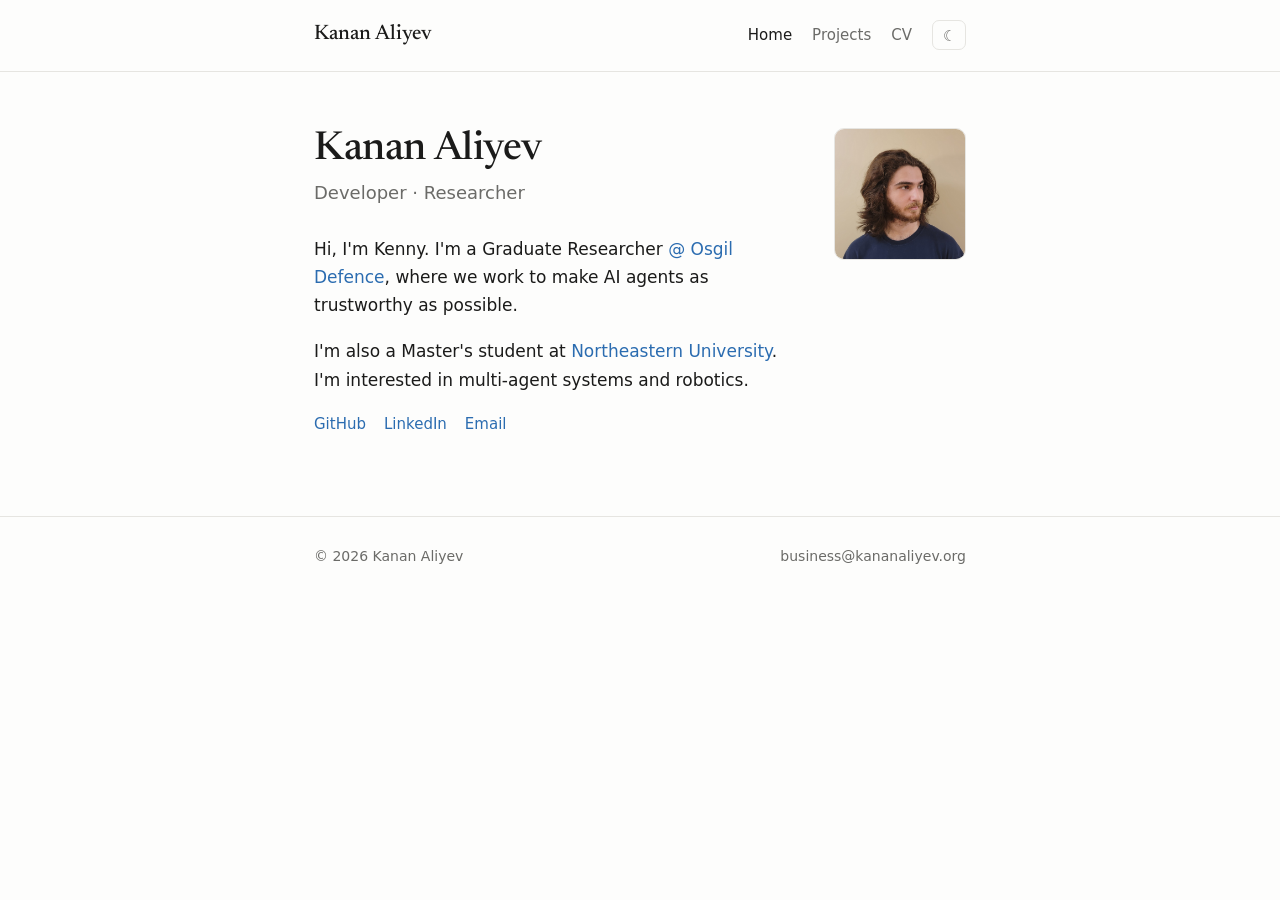
==== index.html @ 63fdc3c2 "Rebuild portfolio as a minimal static site Replace the BootstrapMade template with a hand-built, lis" ====
<!DOCTYPE html>
<html lang="en">
<head>
  <meta charset="utf-8">
  <meta name="viewport" content="width=device-width, initial-scale=1.0">
  <title>Kanan Aliyev</title>
  <meta name="description" content="Kanan Aliyev — developer and researcher. Multi-agent systems and robotics.">

  <link rel="icon" href="assets/img/k.ico">

  <!-- Fonts: one serif family for display; body uses the system sans stack -->
  <link rel="preconnect" href="https://fonts.googleapis.com">
  <link rel="preconnect" href="https://fonts.gstatic.com" crossorigin>
  <link href="https://fonts.googleapis.com/css2?family=Newsreader:opsz,wght@6..72,400;6..72,500&display=swap" rel="stylesheet">

  <link rel="stylesheet" href="assets/css/site.css">

  <!-- Set theme before paint to avoid a flash of the wrong colors -->
  <script>
    (function () {
      try {
        var t = localStorage.getItem("theme");
        if (!t) t = matchMedia("(prefers-color-scheme: dark)").matches ? "dark" : "light";
        document.documentElement.setAttribute("data-theme", t);
      } catch (e) {}
    })();
  </script>
</head>
<body>

  <header class="site-header">
    <div class="wrap">
      <a class="brand" href="index.html">Kanan Aliyev</a>
      <nav class="nav">
        <a href="index.html" aria-current="page">Home</a>
        <a href="projects.html">Projects</a>
        <a href="assets/cv.pdf" target="_blank" rel="noopener">CV</a>
        <button class="theme-toggle" type="button" aria-label="Toggle theme">☾</button>
      </nav>
    </div>
  </header>

  <main>
    <div class="wrap">

      <section class="intro">
        <div>
          <h1>Kanan Aliyev</h1>
          <p class="tagline">Developer · Researcher</p>

          <!-- TODO(kanan): refresh this bio. The old site still said
               "looking for Summer 2025 internships" — replaced with neutral
               text below. Send me the current version. -->
          <p>
            Hi, I'm Kenny. I'm a Graduate Researcher
            <a href="https://www.osgil.org/" target="_blank" rel="noopener">@ Osgil Defence</a>,
            where we work to make AI agents as trustworthy as possible.
          </p>
          <p>
            I'm also a Master's student at
            <a href="https://www.northeastern.edu/" target="_blank" rel="noopener">Northeastern University</a>.
            I'm interested in multi-agent systems and robotics.
          </p>

          <div class="social">
            <a href="https://github.com/al1y3vk" target="_blank" rel="noopener">GitHub</a>
            <a href="https://www.linkedin.com/in/al1y3vk/" target="_blank" rel="noopener">LinkedIn</a>
            <a href="mailto:business@kananaliyev.org">Email</a>
          </div>
        </div>

        <img class="intro-photo" src="assets/img/prof-actual.jpg" alt="Kanan Aliyev">
      </section>

    </div>
  </main>

  <footer class="site-footer">
    <div class="wrap">
      <span>© 2026 Kanan Aliyev</span>
      <span>business@kananaliyev.org</span>
    </div>
  </footer>

  <script src="assets/js/theme.js"></script>
</body>
</html>
---- assets/css/site.css ----
/* ===========================================================================
   Kanan Aliyev — portfolio
   One stylesheet. Light/dark driven by CSS variables + [data-theme] on <html>.
   No frameworks.
   =========================================================================== */

:root {
  --max:        700px;
  --bg:         #fdfdfc;
  --bg-soft:    #f4f4f2;
  --text:       #1b1b1a;
  --muted:      #6b6b68;
  --border:     #e6e5e1;
  --accent:     #2b6cb0;
  --accent-soft:#e8f0f8;
  --serif:      "Newsreader", Georgia, "Times New Roman", serif;
  --sans:       system-ui, -apple-system, "Segoe UI", Roboto, Helvetica, Arial, sans-serif;
  --mono:       ui-monospace, SFMono-Regular, "SF Mono", Menlo, Consolas, monospace;
}

html[data-theme="dark"] {
  --bg:         #121211;
  --bg-soft:    #1c1c1a;
  --text:       #e9e8e4;
  --muted:      #9a9a95;
  --border:     #2c2c29;
  --accent:     #7fb0e6;
  --accent-soft:#1d2733;
}

* { box-sizing: border-box; }

html { -webkit-text-size-adjust: 100%; }

body {
  margin: 0;
  background: var(--bg);
  color: var(--text);
  font-family: var(--sans);
  font-size: 17px;
  line-height: 1.65;
  -webkit-font-smoothing: antialiased;
  transition: background .2s ease, color .2s ease;
}

.wrap { max-width: var(--max); margin: 0 auto; padding: 0 24px; }

a { color: var(--accent); text-decoration: none; }
a:hover { text-decoration: underline; text-underline-offset: 2px; }

/* ---- Header / nav ------------------------------------------------------- */
.site-header {
  border-bottom: 1px solid var(--border);
}
.site-header .wrap {
  display: flex;
  align-items: center;
  justify-content: space-between;
  gap: 16px;
  padding-top: 18px;
  padding-bottom: 18px;
}
.brand {
  font-family: var(--serif);
  font-size: 21px;
  font-weight: 500;
  color: var(--text);
}
.brand:hover { text-decoration: none; }
.nav { display: flex; align-items: center; gap: 20px; }
.nav a {
  color: var(--muted);
  font-size: 15px;
}
.nav a:hover, .nav a[aria-current="page"] { color: var(--text); text-decoration: none; }

.theme-toggle {
  background: none;
  border: 1px solid var(--border);
  color: var(--muted);
  border-radius: 7px;
  width: 34px; height: 30px;
  cursor: pointer;
  font-size: 15px;
  line-height: 1;
  display: inline-flex;
  align-items: center;
  justify-content: center;
  transition: color .2s, border-color .2s;
}
.theme-toggle:hover { color: var(--text); border-color: var(--muted); }

/* ---- Generic layout ----------------------------------------------------- */
main { padding: 56px 0 80px; }

h1 { font-family: var(--serif); font-weight: 500; font-size: 40px; line-height: 1.1; margin: 0 0 6px; letter-spacing: -.01em; }
h2 { font-family: var(--serif); font-weight: 500; font-size: 24px; margin: 48px 0 18px; }
.tagline { color: var(--muted); font-size: 18px; margin: 0 0 28px; }
p { margin: 0 0 18px; }

.social { display: flex; gap: 18px; margin-top: 8px; font-size: 15px; }

/* ---- Home intro --------------------------------------------------------- */
.intro { display: flex; gap: 32px; align-items: flex-start; }
.intro-photo {
  flex-shrink: 0;
  width: 132px; height: 132px;
  border-radius: 10px;
  object-fit: cover;
  border: 1px solid var(--border);
}
@media (max-width: 560px) {
  .intro { flex-direction: column-reverse; gap: 22px; }
  h1 { font-size: 32px; }
}

/* ---- Projects list ------------------------------------------------------ */
.project-list { display: flex; flex-direction: column; }
.project {
  display: flex;
  gap: 20px;
  padding: 18px 0;
  border-top: 1px solid var(--border);
}
.project:last-child { border-bottom: 1px solid var(--border); }
.project-year {
  font-family: var(--mono);
  font-size: 14px;
  color: var(--muted);
  flex-shrink: 0;
  width: 48px;
  padding-top: 2px;
}
.project-body { flex: 1; }
.project-title { font-size: 17px; font-weight: 600; }
.project-title a { color: var(--text); }
.project-title a:hover { color: var(--accent); }
.project-blurb { color: var(--muted); font-size: 15px; margin: 2px 0 0; }
.project-tags { margin-top: 6px; display: flex; flex-wrap: wrap; gap: 6px; }
.tag {
  font-family: var(--mono);
  font-size: 11.5px;
  color: var(--muted);
  background: var(--bg-soft);
  border: 1px solid var(--border);
  border-radius: 5px;
  padding: 2px 7px;
}

/* ---- Project detail ----------------------------------------------------- */
.back { font-size: 14px; color: var(--muted); display: inline-block; margin-bottom: 24px; }
.meta { list-style: none; padding: 0; margin: 0 0 28px; color: var(--muted); font-size: 15px; }
.meta li { padding: 5px 0; border-bottom: 1px solid var(--border); }
.meta strong { color: var(--text); font-weight: 600; }
.media { display: flex; flex-direction: column; gap: 18px; margin: 28px 0; }
.media img { width: 100%; border-radius: 10px; border: 1px solid var(--border); display: block; }
.embed { position: relative; padding-bottom: 56.25%; height: 0; border-radius: 10px; overflow: hidden; border: 1px solid var(--border); }
.embed iframe { position: absolute; inset: 0; width: 100%; height: 100%; border: 0; }

/* ---- Project: long-form (dog) ------------------------------------------- */
.lede { font-size: 19px; color: var(--text); }
.section-note { color: var(--muted); font-size: 14px; margin: -6px 0 22px; }

.highlight { margin: 0 0 36px; }
.highlight .embed { margin-bottom: 10px; }
.highlight h3 { font-size: 17px; margin: 0 0 2px; }
.highlight p { color: var(--muted); font-size: 15px; margin: 0; }

.challenge { padding: 24px 0; border-top: 1px solid var(--border); }
.challenge:last-of-type { border-bottom: 1px solid var(--border); }
.challenge h3 { font-family: var(--serif); font-weight: 500; font-size: 21px; margin: 0 0 14px; }
.challenge img { width: 100%; max-width: 360px; float: right; margin: 0 0 12px 24px; border-radius: 10px; border: 1px solid var(--border); }
.challenge .when { font-family: var(--mono); font-size: 13px; color: var(--muted); }
.challenge::after { content: ""; display: block; clear: both; }
@media (max-width: 560px) {
  .challenge img { float: none; margin: 0 0 14px; max-width: 100%; }
}

.gallery { display: grid; grid-template-columns: repeat(2, 1fr); gap: 16px; margin: 8px 0; }
.gallery figure { margin: 0; }
.gallery img { width: 100%; border-radius: 10px; border: 1px solid var(--border); display: block; }
.gallery figcaption { color: var(--muted); font-size: 13.5px; margin-top: 6px; }
@media (max-width: 560px) { .gallery { grid-template-columns: 1fr; } }

/* ---- Footer ------------------------------------------------------------- */
.site-footer {
  border-top: 1px solid var(--border);
  color: var(--muted);
  font-size: 14px;
  padding: 28px 0 40px;
}
.site-footer .wrap { display: flex; justify-content: space-between; flex-wrap: wrap; gap: 12px; }
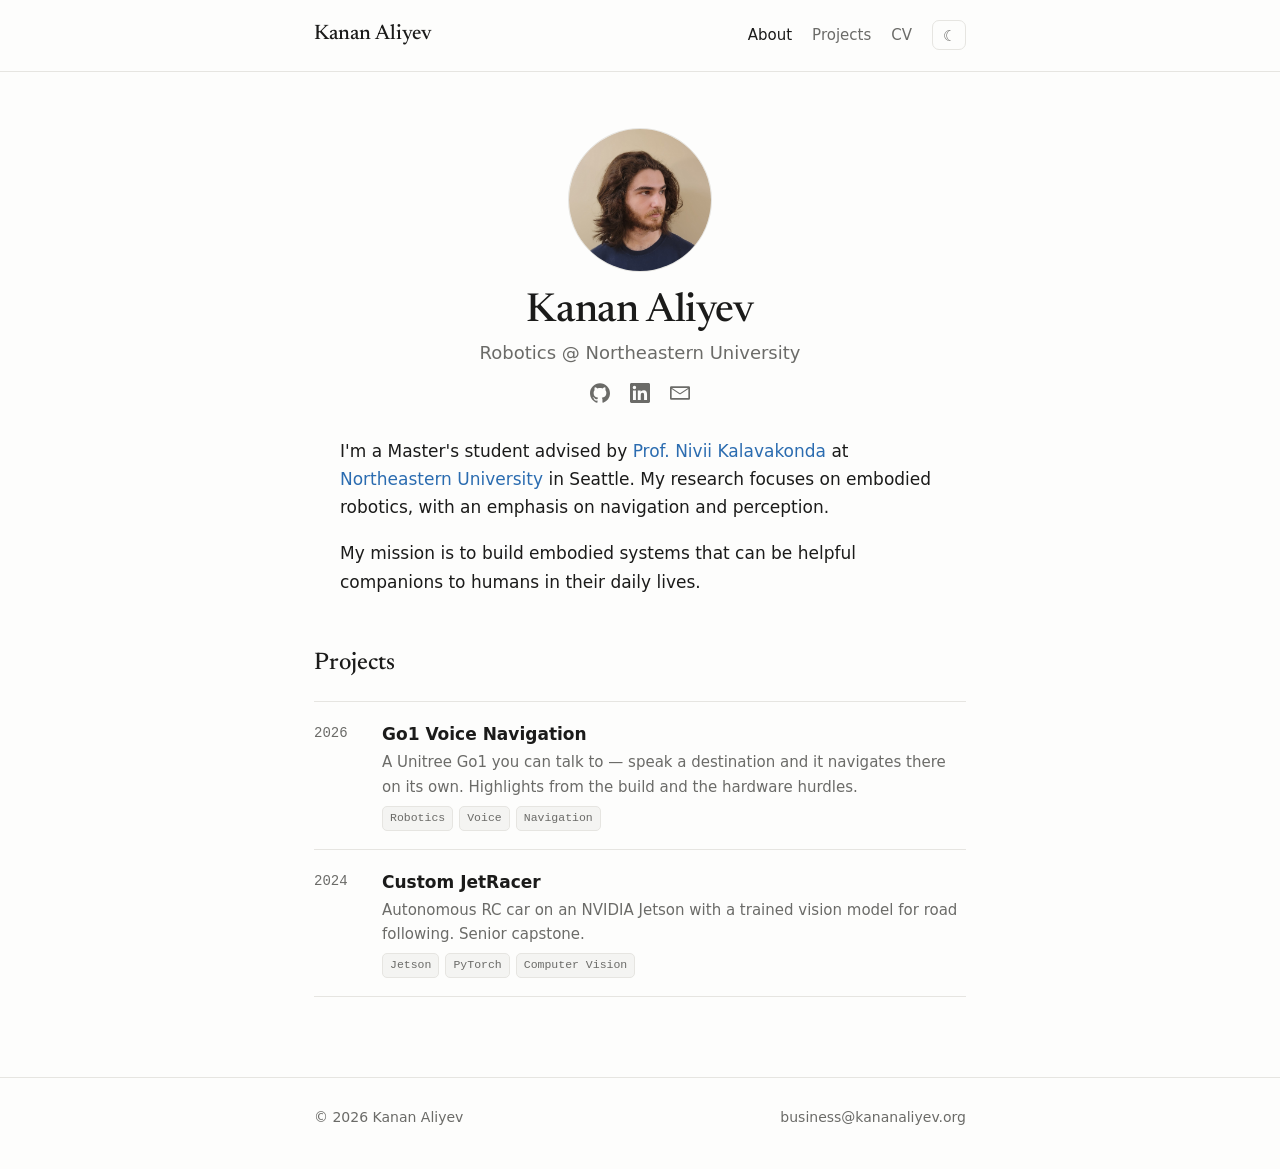
==== commit b0f651c6: "Add downloadable CV and finalize portfolio for launch - Wire header CV link to the resume PDF (Kanan" ====
--- a/index.html
+++ b/index.html
@@ -4,7 +4,7 @@
   <meta charset="utf-8">
   <meta name="viewport" content="width=device-width, initial-scale=1.0">
   <title>Kanan Aliyev</title>
-  <meta name="description" content="Kanan Aliyev — developer and researcher. Multi-agent systems and robotics.">
+  <meta name="description" content="Kanan Aliyev — robotics researcher at Northeastern University. Embodied navigation and human–robot interaction.">
 
   <link rel="icon" href="assets/img/k.ico">
 
@@ -30,49 +30,95 @@
 
   <header class="site-header">
     <div class="wrap">
-      <a class="brand" href="index.html">Kanan Aliyev</a>
+      <a class="brand" href="#about">Kanan Aliyev</a>
       <nav class="nav">
-        <a href="index.html" aria-current="page">Home</a>
-        <a href="projects.html">Projects</a>
-        <a href="assets/cv.pdf" target="_blank" rel="noopener">CV</a>
+        <a href="#about">About</a>
+        <a href="#projects">Projects</a>
+        <a href="assets/Kanan-Aliyev-CV.pdf" target="_blank" rel="noopener">CV</a>
         <button class="theme-toggle" type="button" aria-label="Toggle theme">☾</button>
       </nav>
     </div>
   </header>
 
   <main>
-    <div class="wrap">
 
-      <section class="intro">
-        <div>
+    <!-- ===== About ===== -->
+    <section id="about">
+      <div class="wrap">
+        <div class="intro">
+          <img class="intro-photo" src="assets/img/prof-actual.jpg" alt="Kanan Aliyev">
           <h1>Kanan Aliyev</h1>
-          <p class="tagline">Developer · Researcher</p>
-
-          <!-- TODO(kanan): refresh this bio. The old site still said
-               "looking for Summer 2025 internships" — replaced with neutral
-               text below. Send me the current version. -->
-          <p>
-            Hi, I'm Kenny. I'm a Graduate Researcher
-            <a href="https://www.osgil.org/" target="_blank" rel="noopener">@ Osgil Defence</a>,
-            where we work to make AI agents as trustworthy as possible.
-          </p>
-          <p>
-            I'm also a Master's student at
-            <a href="https://www.northeastern.edu/" target="_blank" rel="noopener">Northeastern University</a>.
-            I'm interested in multi-agent systems and robotics.
-          </p>
+          <p class="tagline">Robotics @ Northeastern University</p>
 
           <div class="social">
-            <a href="https://github.com/al1y3vk" target="_blank" rel="noopener">GitHub</a>
-            <a href="https://www.linkedin.com/in/al1y3vk/" target="_blank" rel="noopener">LinkedIn</a>
-            <a href="mailto:business@kananaliyev.org">Email</a>
+            <a href="https://github.com/al1y3vk" target="_blank" rel="noopener" aria-label="GitHub">
+              <svg viewBox="0 0 24 24" aria-hidden="true"><path d="M12 .297c-6.63 0-12 5.373-12 12 0 5.303 3.438 9.8 8.205 11.385.6.113.82-.258.82-.577 0-.285-.01-1.04-.015-2.04-3.338.724-4.042-1.61-4.042-1.61C4.422 18.07 3.633 17.7 3.633 17.7c-1.087-.744.084-.729.084-.729 1.205.084 1.838 1.236 1.838 1.236 1.07 1.835 2.809 1.305 3.495.998.108-.776.417-1.305.76-1.605-2.665-.3-5.466-1.332-5.466-5.93 0-1.31.465-2.38 1.235-3.22-.135-.303-.54-1.523.105-3.176 0 0 1.005-.322 3.3 1.23.96-.267 1.98-.399 3-.405 1.02.006 2.04.138 3 .405 2.28-1.552 3.285-1.23 3.285-1.23.645 1.653.24 2.873.12 3.176.765.84 1.23 1.91 1.23 3.22 0 4.61-2.805 5.625-5.475 5.92.42.36.81 1.096.81 2.22 0 1.606-.015 2.896-.015 3.286 0 .315.21.69.825.57C20.565 22.092 24 17.592 24 12.297c0-6.627-5.373-12-12-12"/></svg>
+            </a>
+            <a href="https://www.linkedin.com/in/al1y3vk/" target="_blank" rel="noopener" aria-label="LinkedIn">
+              <svg viewBox="0 0 24 24" aria-hidden="true"><path d="M20.447 20.452h-3.554v-5.569c0-1.328-.027-3.037-1.852-3.037-1.853 0-2.136 1.445-2.136 2.939v5.667H9.351V9h3.414v1.561h.046c.477-.9 1.637-1.85 3.37-1.85 3.601 0 4.267 2.37 4.267 5.455v6.286zM5.337 7.433a2.062 2.062 0 0 1-2.063-2.065 2.064 2.064 0 1 1 2.063 2.065zm1.782 13.019H3.555V9h3.564v11.452zM22.225 0H1.771C.792 0 0 .774 0 1.729v20.542C0 23.227.792 24 1.771 24h20.451C23.2 24 24 23.227 24 22.271V1.729C24 .774 23.2 0 22.225 0z"/></svg>
+            </a>
+            <a href="mailto:business@kananaliyev.org" aria-label="Email">
+              <svg viewBox="0 0 24 24" aria-hidden="true"><path d="M1.5 4h21A1.5 1.5 0 0 1 24 5.5v13a1.5 1.5 0 0 1-1.5 1.5h-21A1.5 1.5 0 0 1 0 18.5v-13A1.5 1.5 0 0 1 1.5 4Zm.9 2L12 12.26 21.6 6H2.4ZM22 7.3l-9.4 6.12a1.1 1.1 0 0 1-1.2 0L2 7.3V18h20V7.3Z"/></svg>
+            </a>
           </div>
         </div>
 
-        <img class="intro-photo" src="assets/img/prof-actual.jpg" alt="Kanan Aliyev">
-      </section>
+        <div class="bio">
+          <p>
+            I'm a Master's student advised by
+            <a href="https://nkalavak.github.io/" target="_blank" rel="noopener">Prof. Nivii Kalavakonda</a> at
+            <a href="https://www.northeastern.edu/" target="_blank" rel="noopener">Northeastern University</a> in Seattle.
+            My research focuses on embodied robotics, with an emphasis on navigation and perception.
+          </p>
+          <p>
+            My mission is to build embodied systems that can be helpful companions to humans in their daily lives.
+          </p>
+        </div>
+      </div>
+    </section>
 
-    </div>
+    <!-- ===== Projects ===== -->
+    <section id="projects">
+      <div class="wrap">
+        <h2>Projects</h2>
+
+        <div class="project-list">
+
+          <!-- To add a project: copy a .project block, change the year, title,
+               link (detail page or external repo), blurb, and tags. -->
+
+          <article class="project">
+            <div class="project-year">2026</div>
+            <div class="project-body">
+              <div class="project-title"><a href="dog.html">Go1 Voice Navigation</a></div>
+              <p class="project-blurb">A Unitree Go1 you can talk to — speak a destination and it
+                navigates there on its own. Highlights from the build and the hardware hurdles.</p>
+              <div class="project-tags">
+                <span class="tag">Robotics</span>
+                <span class="tag">Voice</span>
+                <span class="tag">Navigation</span>
+              </div>
+            </div>
+          </article>
+
+          <article class="project">
+            <div class="project-year">2024</div>
+            <div class="project-body">
+              <div class="project-title"><a href="jetracer.html">Custom JetRacer</a></div>
+              <p class="project-blurb">Autonomous RC car on an NVIDIA Jetson with a trained
+                vision model for road following. Senior capstone.</p>
+              <div class="project-tags">
+                <span class="tag">Jetson</span>
+                <span class="tag">PyTorch</span>
+                <span class="tag">Computer Vision</span>
+              </div>
+            </div>
+          </article>
+
+        </div>
+      </div>
+    </section>
+
   </main>
 
   <footer class="site-footer">
--- a/assets/css/site.css
+++ b/assets/css/site.css
@@ -30,7 +30,8 @@
 
 * { box-sizing: border-box; }
 
-html { -webkit-text-size-adjust: 100%; }
+html { -webkit-text-size-adjust: 100%; scroll-behavior: smooth; }
+@media (prefers-reduced-motion: reduce) { html { scroll-behavior: auto; } }
 
 body {
   margin: 0;
@@ -51,6 +52,10 @@
 /* ---- Header / nav ------------------------------------------------------- */
 .site-header {
   border-bottom: 1px solid var(--border);
+  position: sticky;
+  top: 0;
+  z-index: 10;
+  background: var(--bg);
 }
 .site-header .wrap {
   display: flex;
@@ -72,7 +77,7 @@
   color: var(--muted);
   font-size: 15px;
 }
-.nav a:hover, .nav a[aria-current="page"] { color: var(--text); text-decoration: none; }
+.nav a:hover, .nav a[aria-current] { color: var(--text); text-decoration: none; }
 
 .theme-toggle {
   background: none;
@@ -93,26 +98,35 @@
 /* ---- Generic layout ----------------------------------------------------- */
 main { padding: 56px 0 80px; }
 
+/* Single-page sections: offset anchor jumps for the sticky header */
+section[id] { scroll-margin-top: 76px; }
+#projects, #cv { margin-top: 8px; }
+
 h1 { font-family: var(--serif); font-weight: 500; font-size: 40px; line-height: 1.1; margin: 0 0 6px; letter-spacing: -.01em; }
 h2 { font-family: var(--serif); font-weight: 500; font-size: 24px; margin: 48px 0 18px; }
 .tagline { color: var(--muted); font-size: 18px; margin: 0 0 28px; }
 p { margin: 0 0 18px; }
 
-.social { display: flex; gap: 18px; margin-top: 8px; font-size: 15px; }
-
 /* ---- Home intro --------------------------------------------------------- */
-.intro { display: flex; gap: 32px; align-items: flex-start; }
+.intro { display: flex; flex-direction: column; align-items: center; text-align: center; }
 .intro-photo {
-  flex-shrink: 0;
-  width: 132px; height: 132px;
-  border-radius: 10px;
+  width: 144px; height: 144px;
+  border-radius: 50%;
   object-fit: cover;
   border: 1px solid var(--border);
-}
-@media (max-width: 560px) {
-  .intro { flex-direction: column-reverse; gap: 22px; }
-  h1 { font-size: 32px; }
-}
+  margin-bottom: 18px;
+}
+.intro h1 { margin: 0 0 4px; }
+.intro .tagline { margin: 0 0 16px; }
+
+.social { display: flex; gap: 20px; justify-content: center; }
+.social a { color: var(--muted); display: inline-flex; }
+.social a:hover { color: var(--text); }
+.social svg { width: 20px; height: 20px; fill: currentColor; display: block; }
+
+.bio { max-width: 600px; margin: 34px auto 0; }
+
+@media (max-width: 560px) { h1 { font-size: 32px; } }
 
 /* ---- Projects list ------------------------------------------------------ */
 .project-list { display: flex; flex-direction: column; }
@@ -182,6 +196,21 @@
 .gallery figcaption { color: var(--muted); font-size: 13.5px; margin-top: 6px; }
 @media (max-width: 560px) { .gallery { grid-template-columns: 1fr; } }
 
+/* ---- CV ----------------------------------------------------------------- */
+.cv-group { margin: 0 0 30px; }
+.cv-group h3 { font-family: var(--serif); font-weight: 500; font-size: 19px; margin: 0 0 12px; }
+.cv-entry { display: flex; gap: 20px; padding: 9px 0; }
+.cv-when {
+  font-family: var(--mono); font-size: 13px; color: var(--muted);
+  flex-shrink: 0; width: 124px; padding-top: 2px;
+}
+.cv-role { font-weight: 600; }
+.cv-place { color: var(--muted); font-size: 14.5px; }
+@media (max-width: 560px) {
+  .cv-entry { flex-direction: column; gap: 2px; }
+  .cv-when { width: auto; }
+}
+
 /* ---- Footer ------------------------------------------------------------- */
 .site-footer {
   border-top: 1px solid var(--border);
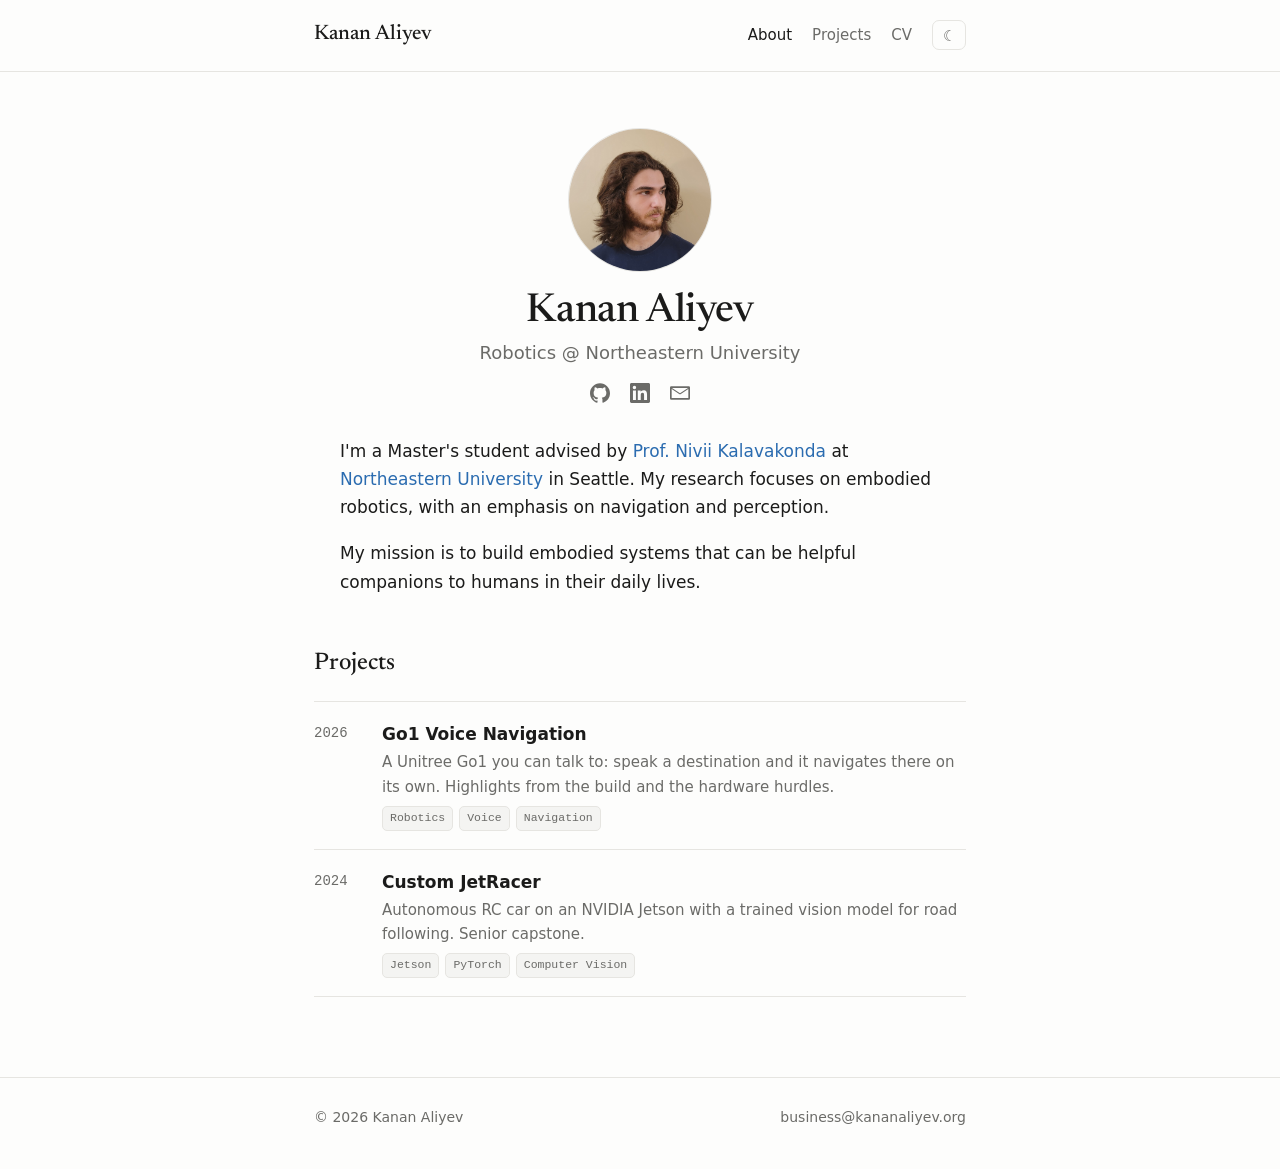
==== commit 7ff2bde2: "edits" ====
--- a/index.html
+++ b/index.html
@@ -91,7 +91,7 @@
             <div class="project-year">2026</div>
             <div class="project-body">
               <div class="project-title"><a href="dog.html">Go1 Voice Navigation</a></div>
-              <p class="project-blurb">A Unitree Go1 you can talk to — speak a destination and it
+              <p class="project-blurb">A Unitree Go1 you can talk to: speak a destination and it
                 navigates there on its own. Highlights from the build and the hardware hurdles.</p>
               <div class="project-tags">
                 <span class="tag">Robotics</span>
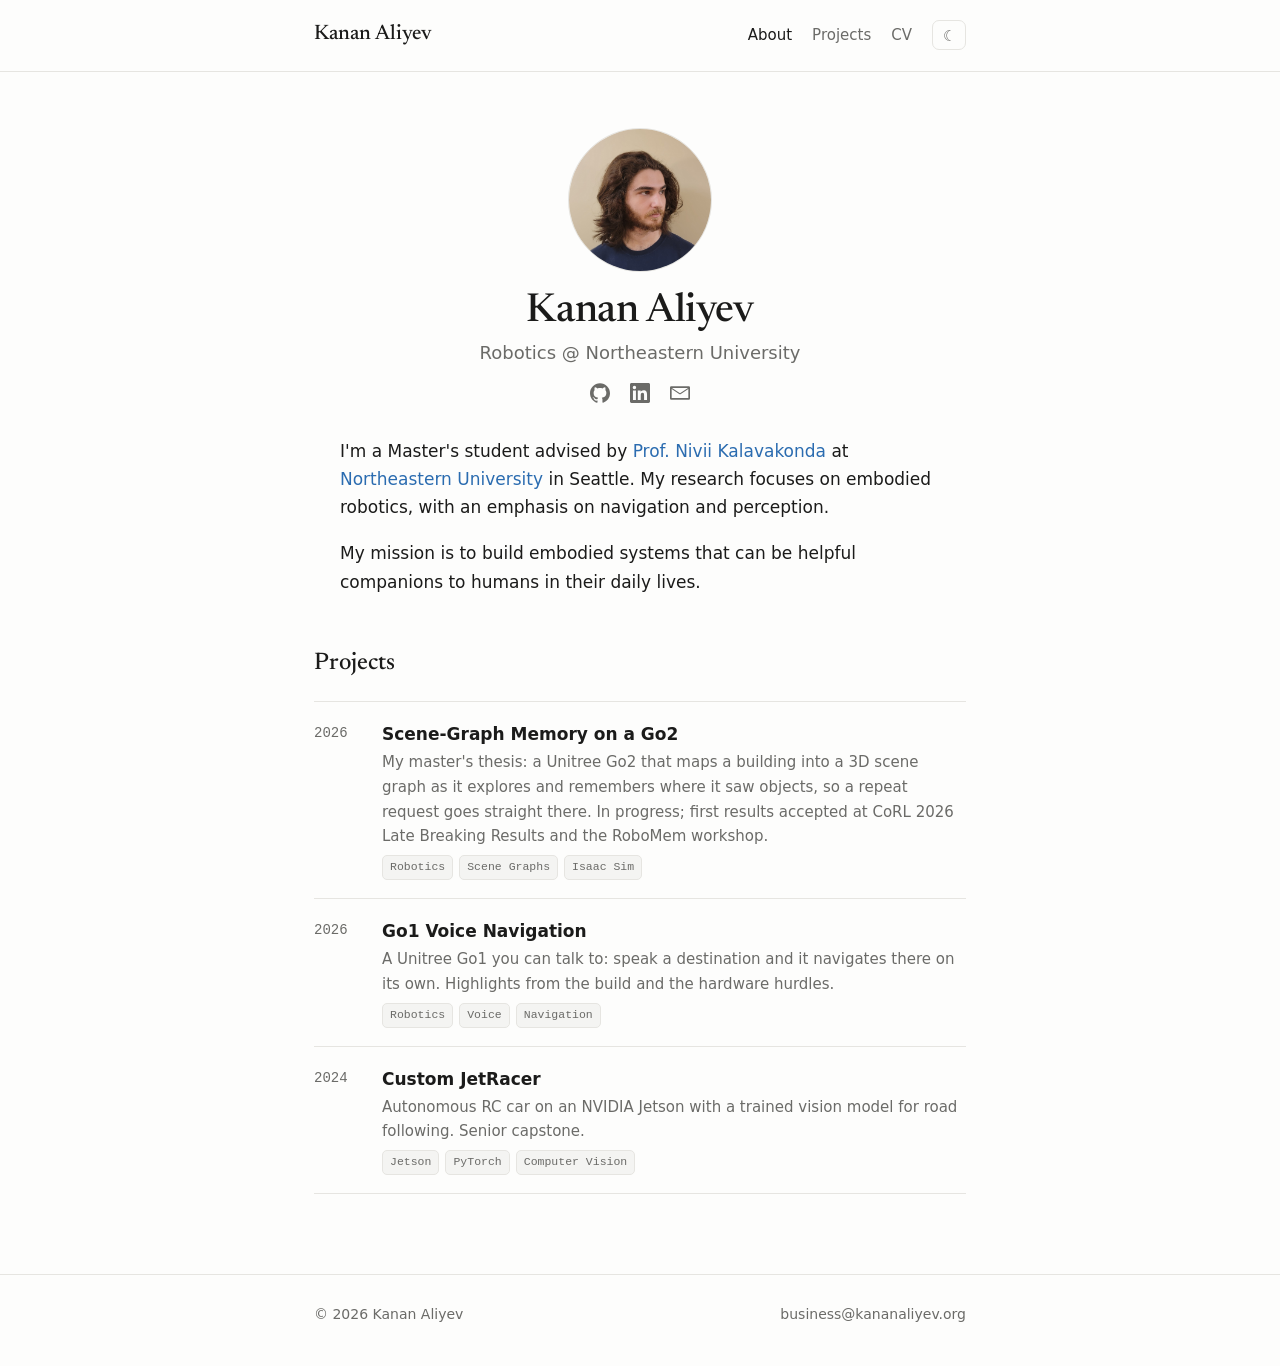
==== commit 73f4b344: "Add the thesis project page with the RoboMem/LBR paper robomem/ is the poster QR target: it opens th" ====
--- a/index.html
+++ b/index.html
@@ -90,6 +90,22 @@
           <article class="project">
             <div class="project-year">2026</div>
             <div class="project-body">
+              <div class="project-title"><a href="thesis.html">Scene-Graph Memory on a Go2</a></div>
+              <p class="project-blurb">My master's thesis: a Unitree Go2 that maps a building into a 3D
+                scene graph as it explores and remembers where it saw objects, so a repeat request
+                goes straight there. In progress; first results accepted at CoRL 2026 Late Breaking
+                Results and the RoboMem workshop.</p>
+              <div class="project-tags">
+                <span class="tag">Robotics</span>
+                <span class="tag">Scene Graphs</span>
+                <span class="tag">Isaac Sim</span>
+              </div>
+            </div>
+          </article>
+
+          <article class="project">
+            <div class="project-year">2026</div>
+            <div class="project-body">
               <div class="project-title"><a href="dog.html">Go1 Voice Navigation</a></div>
               <p class="project-blurb">A Unitree Go1 you can talk to: speak a destination and it
                 navigates there on its own. Highlights from the build and the hardware hurdles.</p>
--- a/assets/css/site.css
+++ b/assets/css/site.css
@@ -219,3 +219,30 @@
   padding: 28px 0 40px;
 }
 .site-footer .wrap { display: flex; justify-content: space-between; flex-wrap: wrap; gap: 12px; }
+
+/* Git-graph timeline (thesis page): main line on lane 1, side quests on lane 2 */
+.graph { list-style: none; margin: 8px 0 0; padding: 0; --l1: 10px; --l2: 34px; }
+.g-row, .g-link { position: relative; padding-left: 56px; }
+.g-row { padding-top: 6px; padding-bottom: 18px; }
+.g-row::before, .g-link::before {
+  content: ""; position: absolute; left: calc(var(--l1) - 1px); top: 0; bottom: 0;
+  width: 2px; background: var(--muted);
+}
+.g-row.tip::before { top: 14px; }
+.g-row.root::before { bottom: auto; height: 14px; }
+.g-row.side::after {
+  content: ""; position: absolute; left: calc(var(--l2) - 1px); top: 0; bottom: 0;
+  width: 2px; background: var(--accent);
+}
+.g-dot {
+  position: absolute; left: calc(var(--l1) - 6px); top: 8px; z-index: 1;
+  width: 12px; height: 12px; box-sizing: border-box; border-radius: 50%;
+  background: var(--muted); border: 2px solid var(--muted);
+}
+.g-row.tip .g-dot { background: var(--bg); }
+.g-row.side .g-dot { left: calc(var(--l2) - 6px); background: var(--accent); border-color: var(--accent); }
+.g-link { height: 28px; }
+.g-link svg { position: absolute; left: 0; top: 0; width: 48px; height: 28px; overflow: visible; }
+.g-link path { fill: none; stroke: var(--accent); stroke-width: 2; }
+.g-when { display: block; font-family: var(--mono); font-size: 13px; color: var(--muted); }
+.g-body p { margin: 2px 0 0; font-size: 15.5px; }
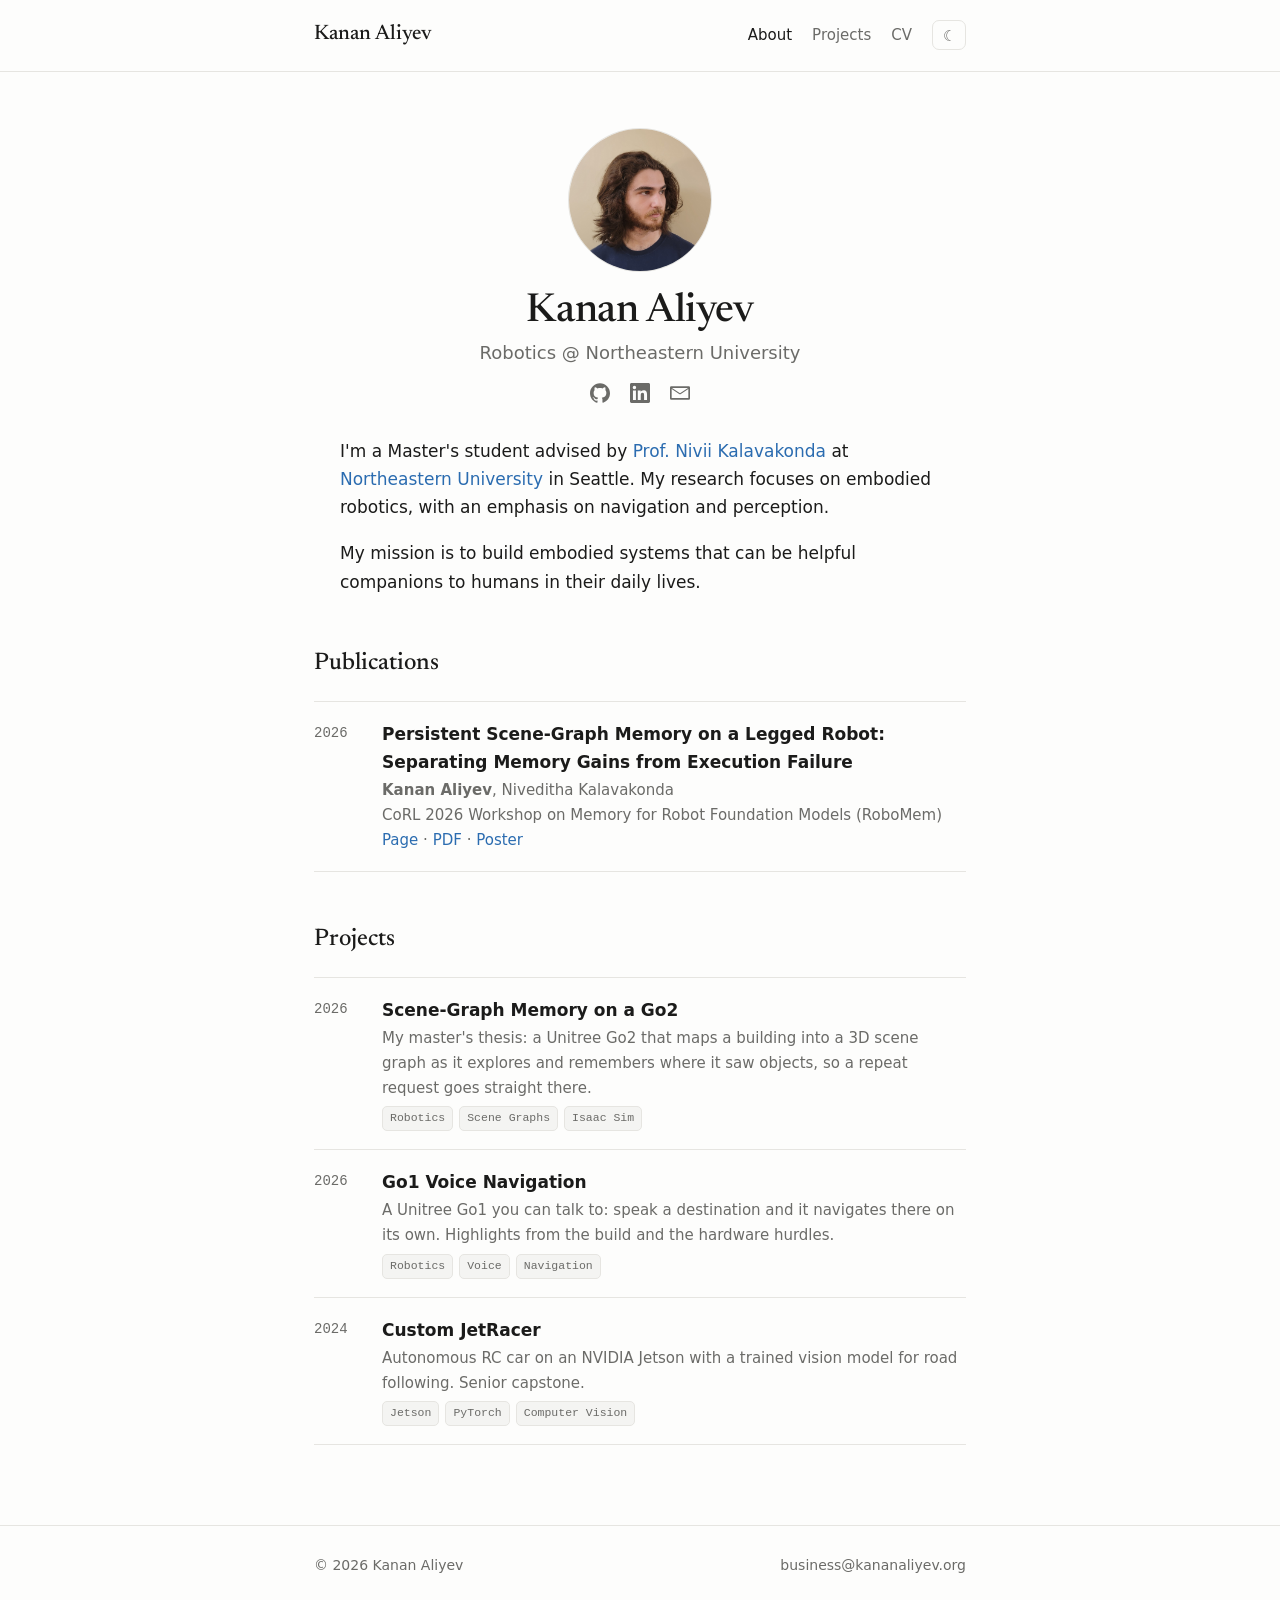
==== commit d09c8dad: "Publications section and a paper page at /robomem The poster QR lands on a normal paper page (abstra" ====
--- a/index.html
+++ b/index.html
@@ -77,6 +77,26 @@
       </div>
     </section>
 
+    <!-- ===== Publications ===== -->
+    <section id="publications">
+      <div class="wrap">
+        <h2>Publications</h2>
+
+        <div class="project-list">
+          <article class="project">
+            <div class="project-year">2026</div>
+            <div class="project-body">
+              <div class="project-title"><a href="robomem/">Persistent Scene-Graph Memory on a Legged Robot: Separating Memory Gains from Execution Failure</a></div>
+              <p class="project-blurb"><strong>Kanan Aliyev</strong>, Niveditha Kalavakonda<br>
+                CoRL 2026 Workshop on Memory for Robot Foundation Models (RoboMem)<br>
+                <a href="robomem/">Page</a> · <a href="robomem/aliyev-robomem-2026.pdf" target="_blank" rel="noopener">PDF</a> ·
+                <a href="robomem/aliyev-robomem-2026-poster.pdf" target="_blank" rel="noopener">Poster</a></p>
+            </div>
+          </article>
+        </div>
+      </div>
+    </section>
+
     <!-- ===== Projects ===== -->
     <section id="projects">
       <div class="wrap">
@@ -93,8 +113,7 @@
               <div class="project-title"><a href="thesis.html">Scene-Graph Memory on a Go2</a></div>
               <p class="project-blurb">My master's thesis: a Unitree Go2 that maps a building into a 3D
                 scene graph as it explores and remembers where it saw objects, so a repeat request
-                goes straight there. In progress; first results accepted at CoRL 2026 Late Breaking
-                Results and the RoboMem workshop.</p>
+                goes straight there.</p>
               <div class="project-tags">
                 <span class="tag">Robotics</span>
                 <span class="tag">Scene Graphs</span>
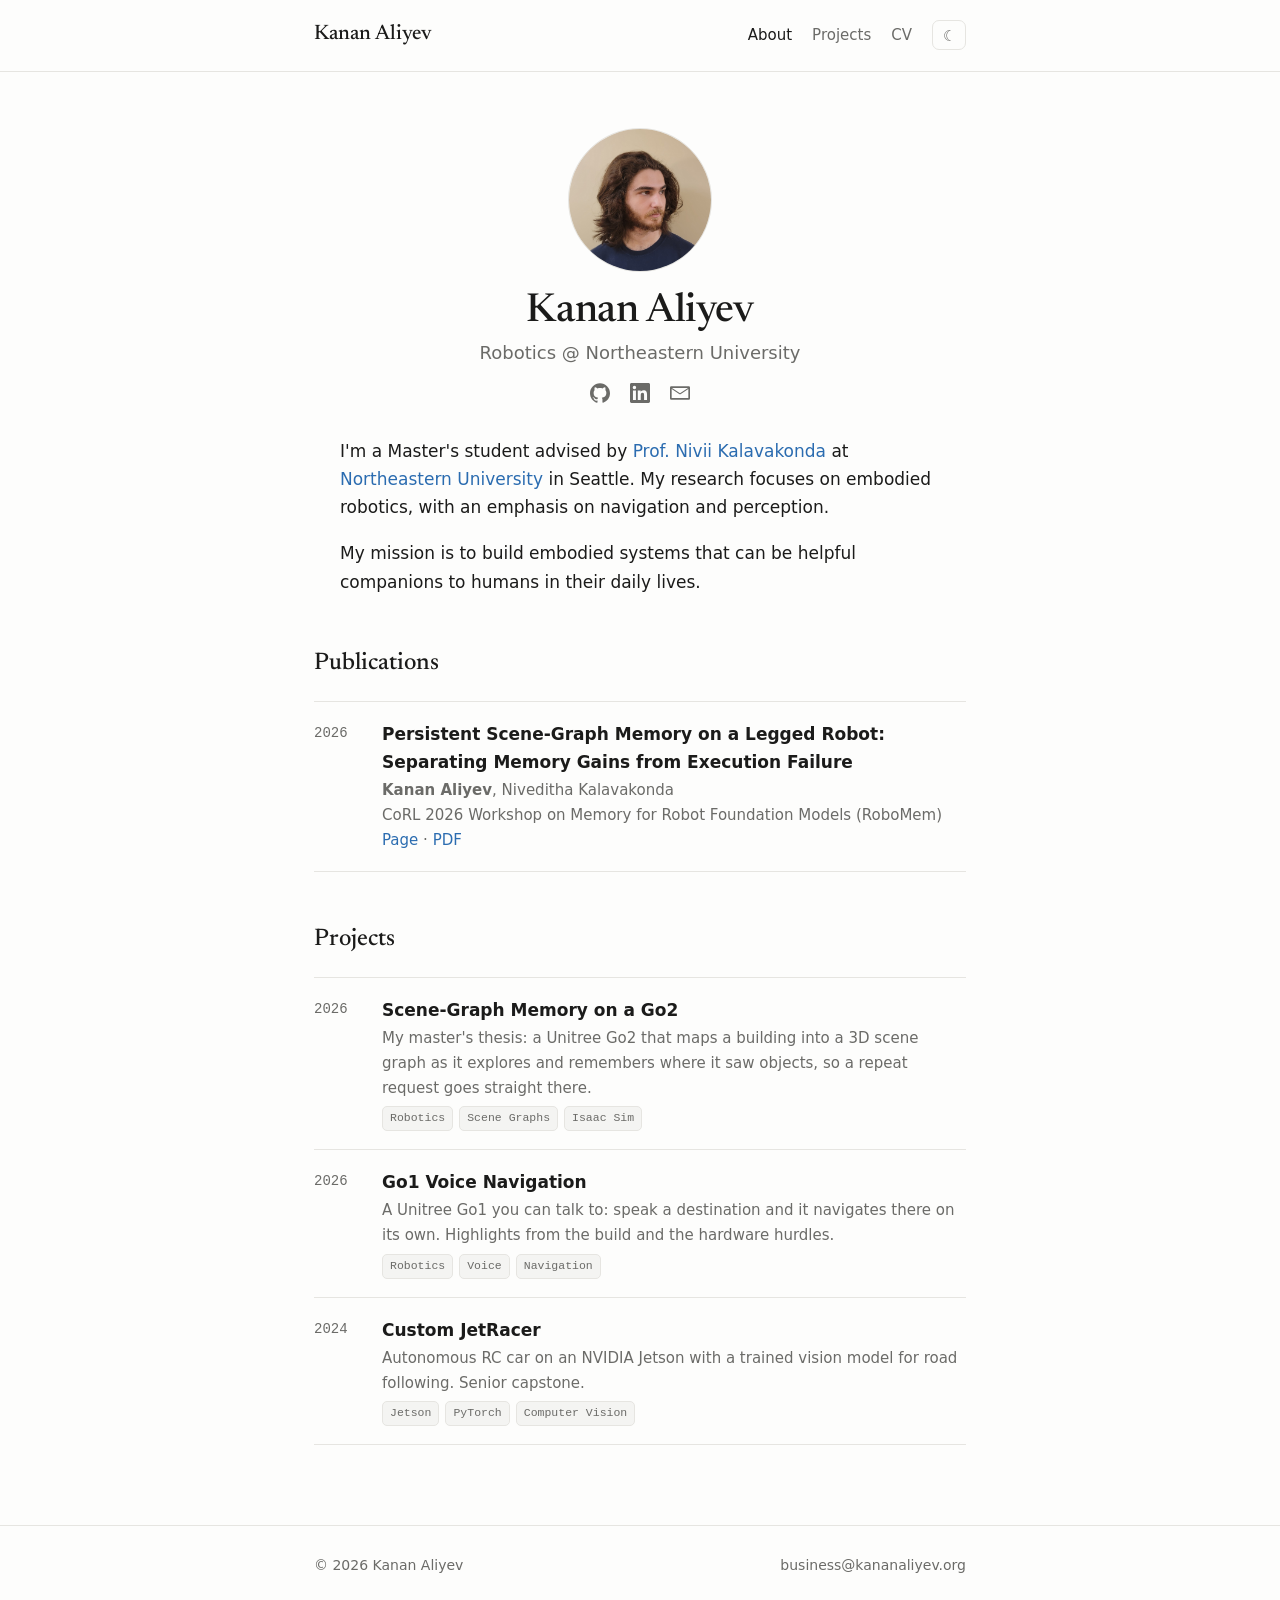
==== commit 6c9bf41f: "Drop the poster link from the homepage publication entry" ====
--- a/index.html
+++ b/index.html
@@ -89,8 +89,7 @@
               <div class="project-title"><a href="robomem/">Persistent Scene-Graph Memory on a Legged Robot: Separating Memory Gains from Execution Failure</a></div>
               <p class="project-blurb"><strong>Kanan Aliyev</strong>, Niveditha Kalavakonda<br>
                 CoRL 2026 Workshop on Memory for Robot Foundation Models (RoboMem)<br>
-                <a href="robomem/">Page</a> · <a href="robomem/aliyev-robomem-2026.pdf" target="_blank" rel="noopener">PDF</a> ·
-                <a href="robomem/aliyev-robomem-2026-poster.pdf" target="_blank" rel="noopener">Poster</a></p>
+                <a href="robomem/">Page</a> · <a href="robomem/aliyev-robomem-2026.pdf" target="_blank" rel="noopener">PDF</a></p>
             </div>
           </article>
         </div>
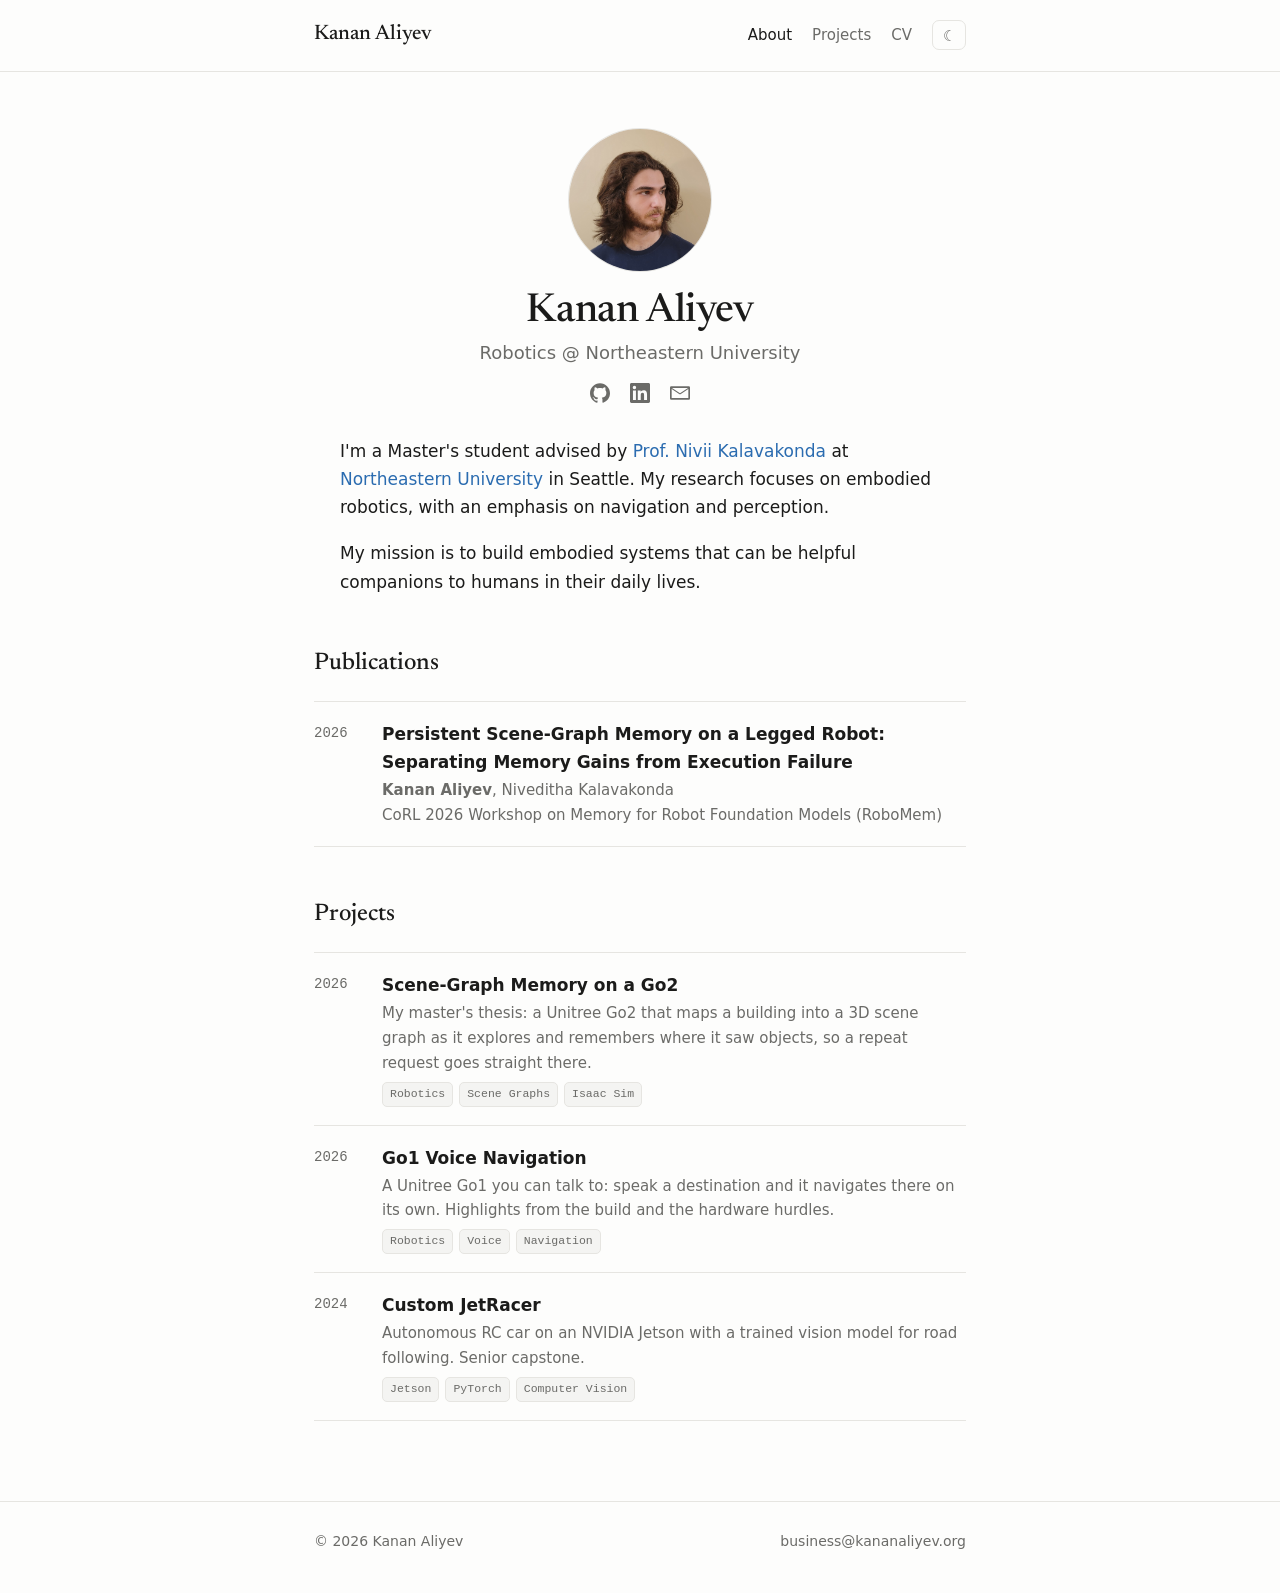
==== commit bf0ded06: "Homepage publication entry: drop the Page/PDF links, the title links to the page" ====
--- a/index.html
+++ b/index.html
@@ -88,8 +88,7 @@
             <div class="project-body">
               <div class="project-title"><a href="robomem/">Persistent Scene-Graph Memory on a Legged Robot: Separating Memory Gains from Execution Failure</a></div>
               <p class="project-blurb"><strong>Kanan Aliyev</strong>, Niveditha Kalavakonda<br>
-                CoRL 2026 Workshop on Memory for Robot Foundation Models (RoboMem)<br>
-                <a href="robomem/">Page</a> · <a href="robomem/aliyev-robomem-2026.pdf" target="_blank" rel="noopener">PDF</a></p>
+                CoRL 2026 Workshop on Memory for Robot Foundation Models (RoboMem)</p>
             </div>
           </article>
         </div>
